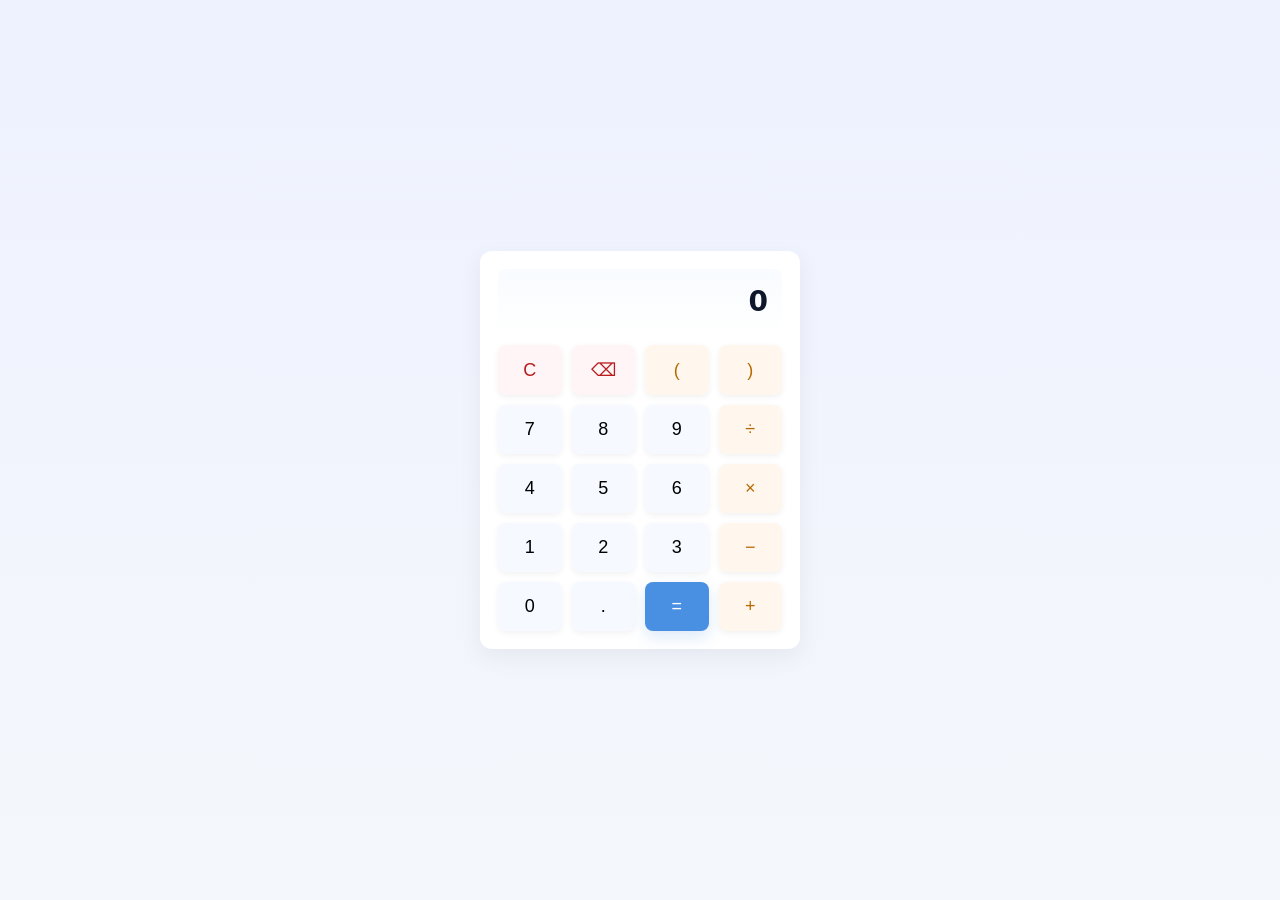
==== index.html @ e3450fd5 "Add files via upload" ====
<!doctype html>
<html lang="en">
<head>
  <meta charset="utf-8" />
  <meta name="viewport" content="width=device-width,initial-scale=1" />
  <title>Simple Calculator</title>
  <link rel="stylesheet" href="styles.css">
</head>
<body>
  <main class="calculator" role="application" aria-label="Simple Calculator">
    <div class="display" id="display" aria-live="polite">0</div>

    <div class="keys">
      <button class="btn btn-function" data-action="clear" aria-label="Clear">C</button>
      <button class="btn btn-function" data-action="backspace" aria-label="Backspace">⌫</button>
      <button class="btn btn-operator" data-value="(" aria-label="Left parenthesis">(</button>
      <button class="btn btn-operator" data-value=")" aria-label="Right parenthesis">)</button>

      <button class="btn" data-value="7">7</button>
      <button class="btn" data-value="8">8</button>
      <button class="btn" data-value="9">9</button>
      <button class="btn btn-operator" data-value="/" aria-label="Divide">÷</button>

      <button class="btn" data-value="4">4</button>
      <button class="btn" data-value="5">5</button>
      <button class="btn" data-value="6">6</button>
      <button class="btn btn-operator" data-value="*" aria-label="Multiply">×</button>

      <button class="btn" data-value="1">1</button>
      <button class="btn" data-value="2">2</button>
      <button class="btn" data-value="3">3</button>
      <button class="btn btn-operator" data-value="-" aria-label="Subtract">−</button>

      <button class="btn" data-value="0">0</button>
      <button class="btn" data-value=".">.</button>
      <button class="btn btn-equals" data-action="calculate" aria-label="Equals">=</button>
      <button class="btn btn-operator" data-value="+" aria-label="Add">+</button>
    </div>
  </main>

  <script src="script.js"></script>
</body>
</html>
---- styles.css ----
:root{
  --bg: #f4f7fb;
  --panel: #ffffff;
  --accent: #4a90e2;
  --muted: #6b7280;
  --shadow: rgba(16,24,40,0.06);
  font-family: Inter, system-ui, -apple-system, "Segoe UI", Roboto, "Helvetica Neue", Arial;
}

*{box-sizing:border-box}
html,body{height:100%}
body{
  margin:0;
  display:flex;
  align-items:center;
  justify-content:center;
  background:linear-gradient(180deg,#eef2ff 0%,var(--bg) 100%);
  padding:24px;
}

.calculator{
  width:320px;
  background:var(--panel);
  border-radius:12px;
  box-shadow:0 8px 24px var(--shadow);
  padding:18px;
}

.display{
  height:64px;
  background:linear-gradient(#f8fbff,#ffffff);
  border-radius:8px;
  display:flex;
  align-items:center;
  justify-content:flex-end;
  padding:12px 14px;
  font-size:28px;
  font-weight:600;
  color:#0f172a;
  margin-bottom:12px;
  overflow:hidden;
  word-break:break-all;
}

/* keys grid */
.keys{
  display:grid;
  grid-template-columns:repeat(4,1fr);
  gap:10px;
}

.btn{
  background:#f6f9ff;
  border:0;
  border-radius:8px;
  padding:14px;
  font-size:18px;
  cursor:pointer;
  transition:transform .06s ease, box-shadow .06s ease;
  box-shadow:0 2px 6px rgba(15,23,42,0.06);
}

.btn:active{transform:translateY(1px)}
.btn-operator{
  background:#fff7ed;
  color:#b76a00;
}
.btn-function{
  background:#fff5f7;
  color:#b91c1c;
}
.btn-equals{
  background:var(--accent);
  color:#fff;
  grid-column: span 1;
  box-shadow:0 6px 16px rgba(74,144,226,0.2);
}

@media (max-width:360px){
  .calculator{width:100%}
  .display{font-size:22px}
  .btn{padding:12px;font-size:16px}
}
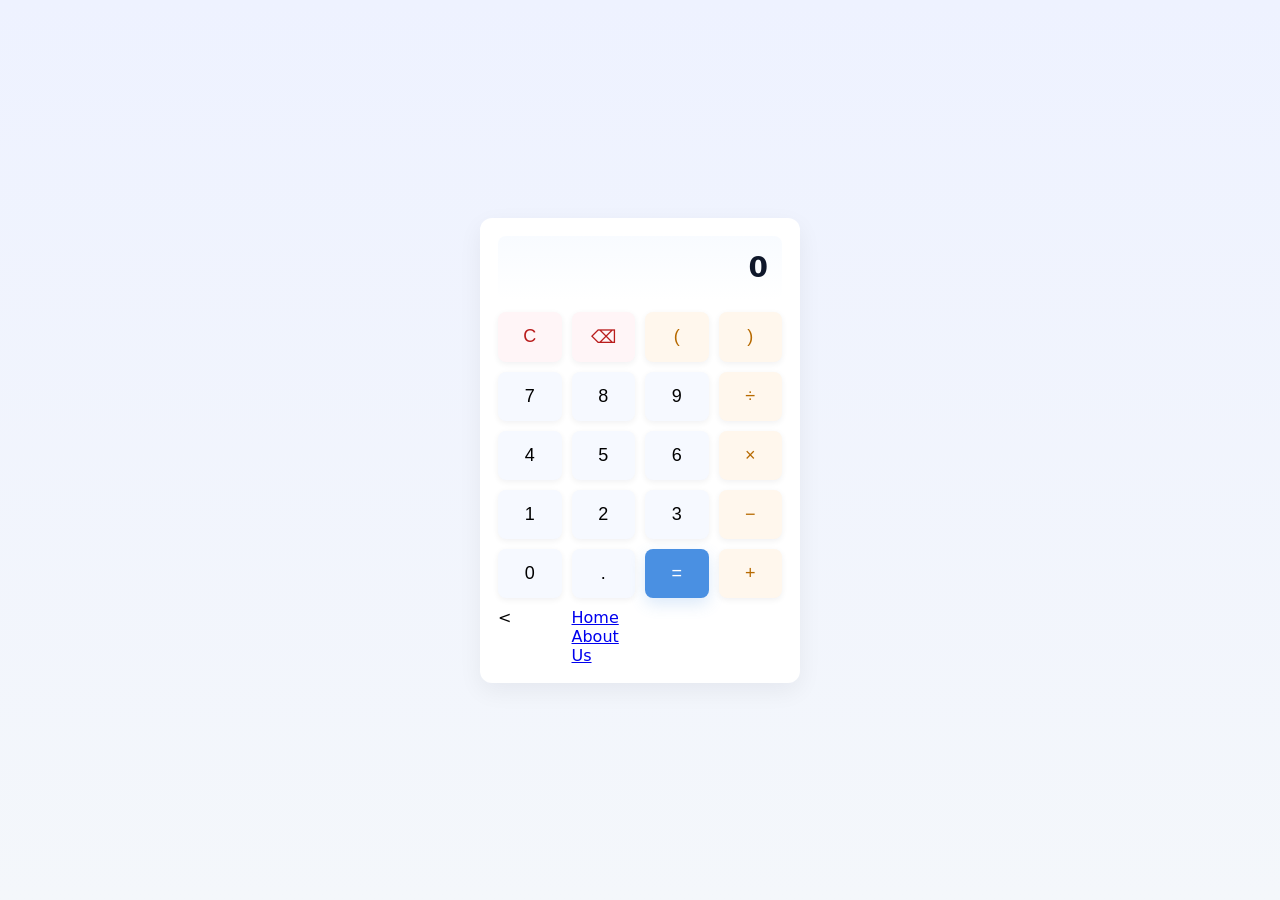
==== commit 08790e36: "Add navigation links to index.html" ====
--- a/index.html
+++ b/index.html
@@ -35,9 +35,13 @@
       <button class="btn" data-value=".">.</button>
       <button class="btn btn-equals" data-action="calculate" aria-label="Equals">=</button>
       <button class="btn btn-operator" data-value="+" aria-label="Add">+</button>
+      <<nav>
+        <a href="index.html">Home</a>
+        <a href="about.html">About Us</a>
+    </nav>
     </div>
   </main>
 
   <script src="script.js"></script>
 </body>
-</html>+</html>
